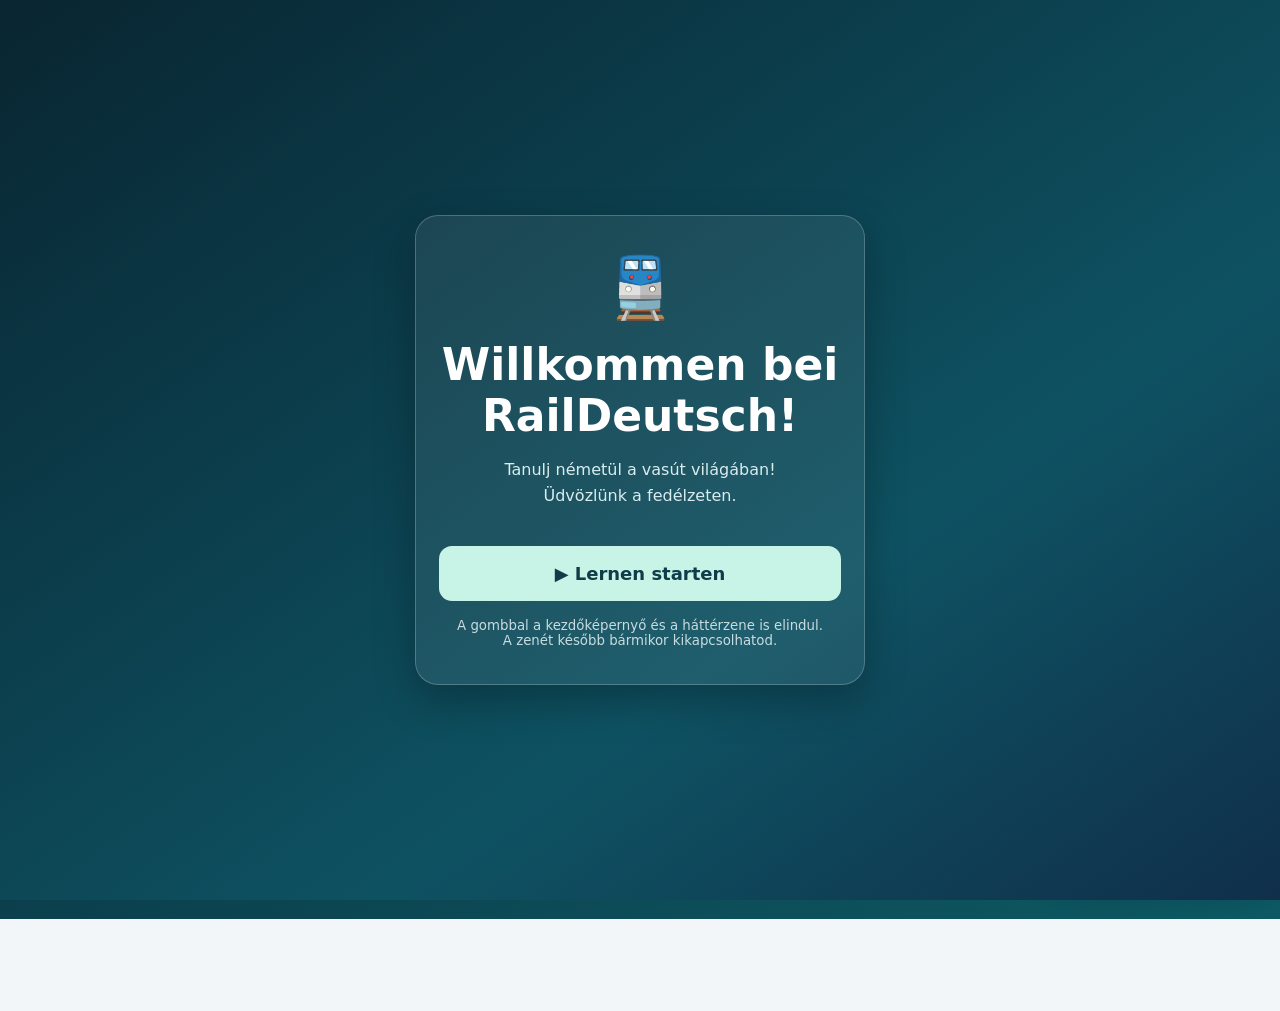
==== index.html @ 7ec963ae "Update index.html" ====
<!doctype html><html lang="hu"><link rel="stylesheet" href="raildeutsch-v10.css?v=100"><head><meta charset="utf-8"><meta name="viewport" content="width=device-width,initial-scale=1,viewport-fit=cover"><meta name="theme-color" content="#0e2635"><meta name="apple-mobile-web-app-capable" content="yes"><meta name="apple-mobile-web-app-title" content="RailDeutsch"><meta name="description" content="Vasúti némettanulás 20 kérdéses leckékkel"><link rel="manifest" href="manifest.webmanifest"><link rel="apple-touch-icon" href="icon-192.png"><link rel="icon" href="icon-192.png"><link rel="stylesheet" href="styles.css"><link rel="stylesheet" href="quiz-v07.css"><title>RailDeutsch v0.8</title></head><<script src="raildeutsch-v10.js?v=100" defer></script>body><div id="app"></div><script src="app.js" defer></script><script src="music-player.js" defer></script></body></html>
---- raildeutsch-v10.css ----
#rd10-launch{position:fixed;right:18px;bottom:20px;z-index:1500;background:#0d6777;color:white;border:2px solid #a9e7dc;border-radius:18px;padding:12px 18px;font:700 15px system-ui;box-shadow:0 8px 26px #071b2c70;cursor:pointer}#rd10-panel{position:fixed;inset:0;z-index:2000;background:#09212eea;overflow:auto;color:#172c36;font:16px/1.5 system-ui,sans-serif;padding:18px}#rd10-panel *{box-sizing:border-box}#rd10-panel .rd10-wrap{max-width:820px;margin:0 auto;background:#f7fcff;border-radius:22px;padding:22px;min-height:80vh}#rd10-panel h1,#rd10-panel h2{line-height:1.2;color:#123949}#rd10-panel .rd10-top{display:flex;justify-content:space-between;align-items:center;gap:12px}#rd10-panel button{cursor:pointer;border:1px solid #cadce2;border-radius:12px;background:white;color:#133d4a;padding:12px;font:inherit}#rd10-panel button:focus-visible,#rd10-launch:focus-visible{outline:3px solid orange;outline-offset:2px}#rd10-panel .rd10-primary{background:#0f7180;color:white;border-color:#0f7180;font-weight:700}#rd10-panel .rd10-modes{display:grid;grid-template-columns:repeat(auto-fit,minmax(210px,1fr));gap:12px;margin:20px 0}#rd10-panel .rd10-modes button{text-align:left;min-height:112px;font-weight:700}#rd10-panel .rd10-muted{color:#476671;font-size:14px}#rd10-panel .rd10-options{display:grid;gap:10px;margin:18px 0}#rd10-panel .rd10-options button{text-align:left}#rd10-panel .rd10-options button:disabled{opacity:1}#rd10-panel .rd10-right{border-color:#138452!important;background:#e1f8e9!important}#rd10-panel .rd10-wrong{border-color:#b03040!important;background:#ffe8eb!important}#rd10-panel .rd10-feedback{border-radius:12px;background:#e7f0f4;padding:12px;margin:10px 0}#rd10-panel .rd10-input{width:100%;font:inherit;padding:14px;border:1px solid #b3cdd4;border-radius:12px}#rd10-panel .rd10-toolbar{display:flex;flex-wrap:wrap;gap:8px;margin:15px 0}#rd10-panel .rd10-counter{font-variant-numeric:tabular-nums;color:#476671}#rd10-panel .rd10-warning{background:#fff7de;border-radius:10px;padding:10px;font-size:14px}
---- styles.css ----
*{box-sizing:border-box}body{margin:0;background:#f2f6f8;color:#163041;font:16px system-ui,-apple-system,"Segoe UI",sans-serif}button,select{font:inherit}button{cursor:pointer}button:focus-visible,select:focus-visible{outline:3px solid #eead4b;outline-offset:2px}.wrap{max-width:680px;min-height:100vh;margin:auto;background:#fff;padding-bottom:48px}.head{background:#0e2635;color:#fff;padding:26px 20px 28px}.brand{display:flex;gap:12px;align-items:center;font-size:25px;font-weight:800}.logo{background:#14a6a0;border-radius:14px;padding:8px;font-size:26px}.sub{color:#b3cbd3;font-size:13px;margin-top:8px}.main{padding:20px}.kicker{font-size:12px;letter-spacing:1px;text-transform:uppercase;color:#557080;font-weight:700}.h{font-size:25px;font-weight:800;margin:7px 0 8px}.muted{color:#607784}.panel{background:#f3f8fa;border:1px solid #dbe7eb;border-radius:18px;padding:16px;margin:15px 0}.row{display:flex;align-items:center;gap:9px;justify-content:space-between}.seg{display:flex;gap:8px;margin-top:10px}.seg button{flex:1;padding:13px;border:1px solid #c6d8dd;background:#fff;border-radius:12px;font-weight:700}.seg button.on{background:#0e5965;border-color:#0e5965;color:white}.langs{display:grid;grid-template-columns:1fr 1fr;gap:12px}.langs label{font-size:13px;font-weight:600}.langs select{display:block;margin-top:6px;width:100%;padding:11px;border:1px solid #c4d7dd;background:white;border-radius:10px}.cards{display:grid;gap:10px}.lesson{border:1px solid #d9e5e9;background:white;border-radius:15px;padding:14px;text-align:left;display:flex;gap:12px;align-items:center;width:100%;color:#163041}.lesson:active{background:#edf7f7}.emoji{background:#eaf5f6;border-radius:12px;padding:13px;font-size:23px}.title{font-weight:750}.mini{font-size:12px;color:#66808e;margin-top:4px}.pill{font-size:11px;background:#e0f6ed;color:#157957;border-radius:50px;padding:5px 7px;font-weight:750}.pill.out{background:#edf0f2;color:#74828d}.right{margin-left:auto}.back{border:none;background:none;padding:8px 0;color:#0d6772;font-weight:700}.progress{height:8px;border-radius:30px;background:#e5eeef;overflow:hidden;margin:16px 0}.progress>div{height:100%;background:#12a59b}.question{font-size:22px;font-weight:800;line-height:1.35;margin:14px 0 20px}.option{width:100%;text-align:left;border:1px solid #ccdce2;border-radius:13px;padding:16px;margin-bottom:10px;background:white;color:#213d4e}.option.good{border:2px solid #20a779;background:#e4f8ef}.option.bad{border:2px solid #d85858;background:#fff1f1}.feedback{padding:15px;background:#f0f7f5;border-radius:12px;margin:15px 0}.primary{border:0;background:#0d6672;color:white;border-radius:13px;padding:15px 18px;font-weight:800;width:100%;margin-top:12px}.primary:disabled{opacity:.45}.notice{font-size:12px;color:#6c7f8a;line-height:1.5;margin-top:16px}.stat{font-weight:750;color:#0c6e68}.badge{background:#ddf5ef;color:#096c59;padding:6px 10px;border-radius:50px;font-size:13px}.footer{margin-top:18px;font-size:12px;color:#748791}.complete{text-align:center;padding:30px 8px}.complete .big{font-size:54px}.install{background:#e7f5fb;border-radius:12px;padding:13px;margin-top:18px;font-size:14px}
---- quiz-v07.css ----
.rd-welcome{min-height:100dvh;display:flex;align-items:center;justify-content:center;padding:28px;background:linear-gradient(145deg,#092637,#0d5963);color:#fff;text-align:center}.rd-welcome-inner{max-width:500px}.rd-welcome h1{font-size:clamp(30px,7vw,48px);line-height:1.15}.rd-welcome p{color:#d5eeee}.rd-welcome .primary{background:#b9f3e5;color:#093c48;cursor:pointer}.rd-welcome .mini{color:#b9d8da;margin-top:20px}.rd-modes{display:grid;grid-template-columns:repeat(3,minmax(0,1fr));gap:7px;margin-top:12px}.rd-modes button{padding:12px 5px;border-radius:12px;background:#fff;border:1px solid #bfd2d6;font-size:13px;font-weight:700;color:#163041}.rd-modes button.selected{border:2px solid #0c7780;background:#d9f7ed}.rd-modes small{font-size:10px;font-weight:400}.rd-timer{font-weight:800;color:#0a5d63}.rd-music{background:#eaf6f5;border-radius:16px;padding:15px;margin-top:15px}@media(max-width:420px){.rd-modes{gap:4px}.rd-modes button{font-size:12px;padding:9px 2px}}
.rd-illustration{margin:16px auto;padding:16px;max-width:310px;min-height:132px;background:linear-gradient(145deg,#e6f3f5,#f8fafc);border:2px solid #ccdee5;border-radius:20px;display:flex;justify-content:center;align-items:center}.rd-illustration span{font-size:80px;line-height:1.2}.option{overflow-wrap:anywhere}
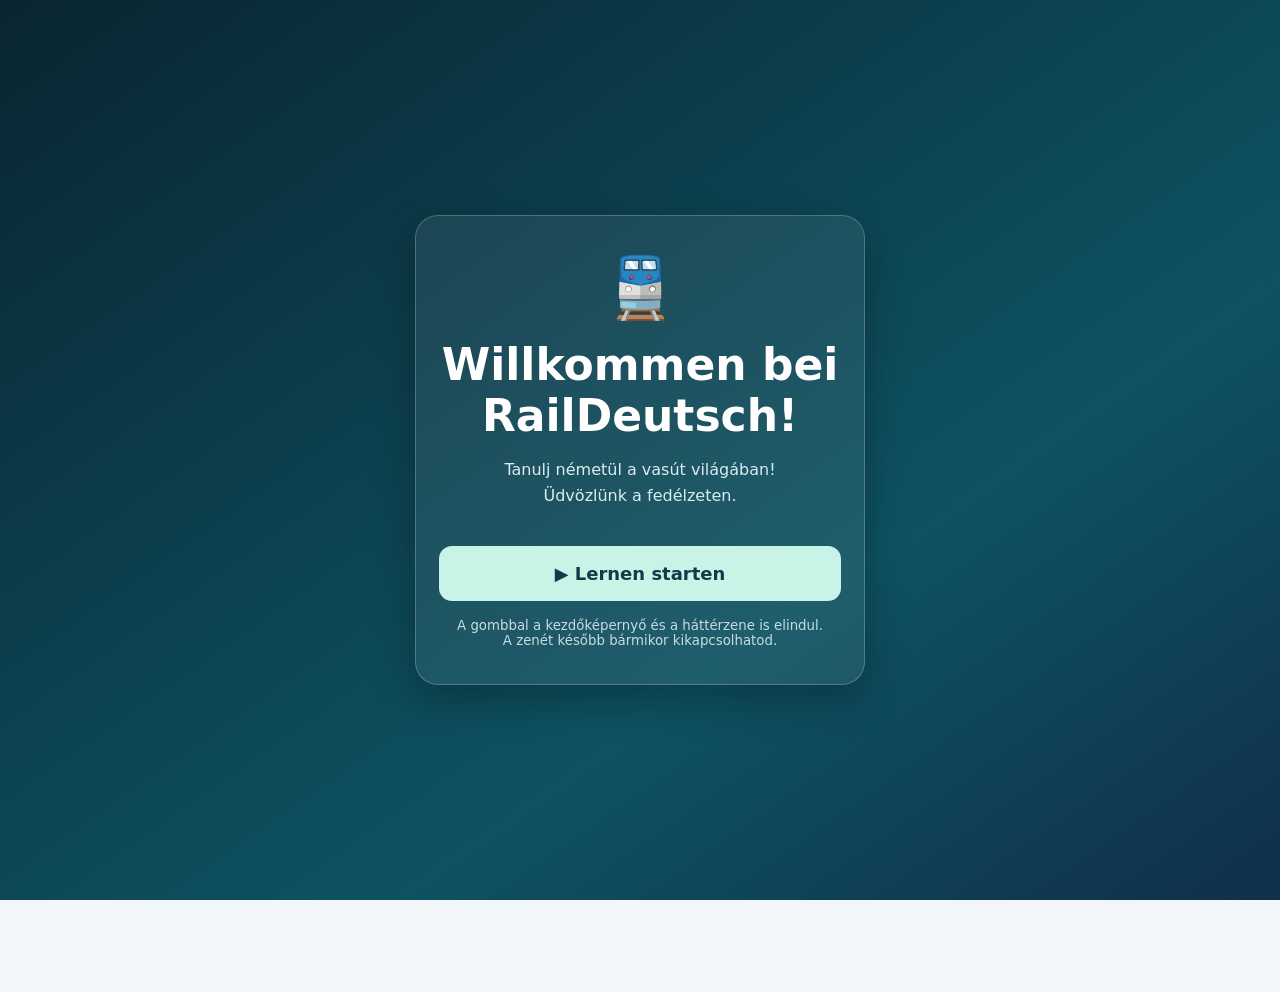
==== commit 7bd66eef: "Update index.html" ====
--- a/index.html
+++ b/index.html
@@ -1 +1,82 @@
-<!doctype html><html lang="hu"><link rel="stylesheet" href="raildeutsch-v10.css?v=100"><head><meta charset="utf-8"><meta name="viewport" content="width=device-width,initial-scale=1,viewport-fit=cover"><meta name="theme-color" content="#0e2635"><meta name="apple-mobile-web-app-capable" content="yes"><meta name="apple-mobile-web-app-title" content="RailDeutsch"><meta name="description" content="Vasúti némettanulás 20 kérdéses leckékkel"><link rel="manifest" href="manifest.webmanifest"><link rel="apple-touch-icon" href="icon-192.png"><link rel="icon" href="icon-192.png"><link rel="stylesheet" href="styles.css"><link rel="stylesheet" href="quiz-v07.css"><title>RailDeutsch v0.8</title></head><<script src="raildeutsch-v10.js?v=100" defer></script>body><div id="app"></div><script src="app.js" defer></script><script src="music-player.js" defer></script></body></html>
+<!DOCTYPE html>
+<html lang="hu">
+
+<head>
+  <meta charset="UTF-8">
+
+  <meta
+    name="viewport"
+    content="width=device-width, initial-scale=1, viewport-fit=cover"
+  >
+
+  <meta name="theme-color" content="#0e2635">
+  <meta name="apple-mobile-web-app-capable" content="yes">
+  <meta name="apple-mobile-web-app-title" content="RailDeutsch">
+
+  <meta
+    name="description"
+    content="RailDeutsch - Vasúti némettanuló alkalmazás"
+  >
+
+  <!-- PWA beállítások -->
+  <link rel="manifest" href="manifest.webmanifest">
+  <link rel="apple-touch-icon" href="icon-192.png">
+  <link rel="icon" href="icon-192.png">
+
+  <!-- Alap stílusok -->
+  <link rel="stylesheet" href="styles.css">
+  <link rel="stylesheet" href="quiz-v07.css">
+
+  <!-- Bahnwissen v0.9 -->
+  <link
+    rel="stylesheet"
+    href="bahnwissen-v09.css?v=09"
+  >
+
+  <!-- Hörtraining v1.0 -->
+  <link
+    rel="stylesheet"
+    href="raildeutsch-v10.css?v=100"
+  >
+
+  <!-- Új menüelrendezés -->
+  <link
+    rel="stylesheet"
+    href="raildeutsch-layout-fix.css?v=101"
+  >
+
+  <title>RailDeutsch v1.0</title>
+
+</head>
+
+<body>
+
+  <!-- Az alkalmazás -->
+  <div id="app"></div>
+
+  <!-- Alapalkalmazás és leckék -->
+  <script src="app.js" defer></script>
+
+  <!-- Háttérzene -->
+  <script src="music-player.js" defer></script>
+
+  <!-- Bahnwissen -->
+  <script
+    src="bahnwissen-v09.js?v=09"
+    defer>
+  </script>
+
+  <!-- Hörtraining -->
+  <script
+    src="raildeutsch-v10.js?v=100"
+    defer>
+  </script>
+
+  <!-- Menürendezés és német hang javítása -->
+  <script
+    src="raildeutsch-layout-fix.js?v=101"
+    defer>
+  </script>
+
+</body>
+</html>
--- a/bahnwissen-v09.css
+++ b/bahnwissen-v09.css
@@ -0,0 +1 @@
+#bw09-launch{position:fixed;bottom:20px;right:18px;z-index:900;border:0;border-radius:50px;padding:13px 19px;background:#146d78;color:white;font:700 15px system-ui,sans-serif;box-shadow:0 5px 20px #0019;cursor:pointer}#bw09-launch[hidden]{display:none}#bw09-root{font:15px/1.55 system-ui,Arial,sans-serif;color:#14313b}#bw09-root *{box-sizing:border-box}#bw09-root:not(.bw09-open){display:none}.bw09-no-scroll{overflow:hidden}.bw09-shade{position:fixed;inset:0;background:#061c25b9;z-index:1000}.bw09-panel{position:fixed;inset:3vh 3vw;max-width:1100px;margin:auto;background:#f8fcfd;border-radius:18px;z-index:1001;overflow:auto;box-shadow:0 20px 80px #0019}.bw09-head{background:#103644;color:#fff;display:flex;align-items:center;justify-content:space-between;padding:16px 24px}.bw09-head h2{margin:0;font-size:25px}.bw09-head p{margin:3px 0;color:#d0e5e7}.bw09-head small{color:#8ed8ce}.bw09-close{border:0;border-radius:8px;background:#ffffff29;color:#fff;padding:8px 12px;cursor:pointer}.bw09-body{padding:20px}.bw09-tabs{display:flex;gap:10px;margin-bottom:20px;flex-wrap:wrap}.bw09-tabs button{border:1px solid #c4d5d9;border-radius:9px;padding:10px 16px;cursor:pointer;background:white;color:#153947;font-weight:700}.bw09-tabs button[aria-pressed=true]{background:#136d77;border-color:#136d77;color:white}.bw09-split{display:grid;grid-template-columns:250px minmax(0,1fr);gap:20px}.bw09-nav{display:flex;flex-direction:column;gap:7px}.bw09-nav button{text-align:left;padding:12px;border:1px solid #d1e1e4;border-radius:9px;background:white;color:#153744;cursor:pointer;font-weight:700}.bw09-nav small{display:block;color:#657983;font-weight:400}.bw09-nav button[aria-current=true]{background:#d8f0ed;border-color:#59aa9e}.bw09-article{background:white;border:1px solid #d8e6e9;border-radius:13px;padding:23px;min-width:0}.bw09-article h3{font-size:23px;margin:5px 0 0}.bw09-article h4{font-size:16px;margin:18px 0 7px}.bw09-hu-sub{color:#677d86}.bw09-kicker{font-size:12px;letter-spacing:.04em;text-transform:uppercase;font-weight:800;color:#176975}.bw09-article p{margin:7px 0}.bw09-words{border:1px solid #d8e6e9;border-radius:8px;overflow:hidden}.bw09-words div{display:flex;gap:8px;justify-content:space-between;padding:9px 12px;border-bottom:1px solid #e6eeee}.bw09-words div:last-child{border-bottom:0}.bw09-words span{color:#526f79;text-align:right}.bw09-quiz{margin-top:24px;background:#edf7f7;border-radius:11px;padding:16px}.bw09-option{display:block;width:100%;text-align:left;margin:7px 0;padding:11px 12px;border:1px solid #c3dbdf;border-radius:8px;color:#153947;background:#fff;cursor:pointer}.bw09-option.is-right{border-color:#179568;background:#def6e8}.bw09-option.is-wrong{border-color:#ce5e5e;background:#fce8e8}.bw09-feedback{font-weight:600}.bw09-next{border:0;border-radius:8px;padding:10px 14px;background:#166b77;color:white;cursor:pointer;margin-top:10px}.bw09-note{font-size:12px;color:#617983;margin-top:15px}@media(max-width:700px){.bw09-panel{inset:0;border-radius:0}.bw09-body{padding:12px}.bw09-split{grid-template-columns:1fr}.bw09-nav{flex-direction:row;overflow:auto}.bw09-nav button{min-width:170px}.bw09-article{padding:16px}.bw09-head{padding:12px}.bw09-words div{display:block}.bw09-words span{display:block;text-align:left}}
--- a/raildeutsch-layout-fix.css
+++ b/raildeutsch-layout-fix.css
@@ -0,0 +1,6 @@
+/* RailDeutsch: show learning modules on the ten-lesson home screen only */
+#rd-learning-tools { margin: 22px 0 20px; border: 1px solid rgba(103,156,167,.3); border-radius: 16px; padding: 18px; background: rgba(103,156,167,.09); display: flex; flex-wrap: wrap; gap: 12px; align-items: center; }
+#rd-learning-tools h2 { flex-basis: 100%; margin: 0; font-size: 1.2rem; }
+#rd-learning-tools p { flex-basis: 100%; margin: 0 0 4px; opacity: .76; font-size: .92rem; }
+#rd-learning-tools .rd-tools-launch { position: static !important; inset: auto !important; right: auto !important; left: auto !important; bottom: auto !important; transform: none !important; margin: 0 !important; z-index: auto !important; flex: 1 1 190px; min-height: 52px; justify-content: center; align-items: center; text-align: center; border-radius: 12px; font-size: 1rem; cursor: pointer; }
+body > .rd-tools-launch { display: none !important; }
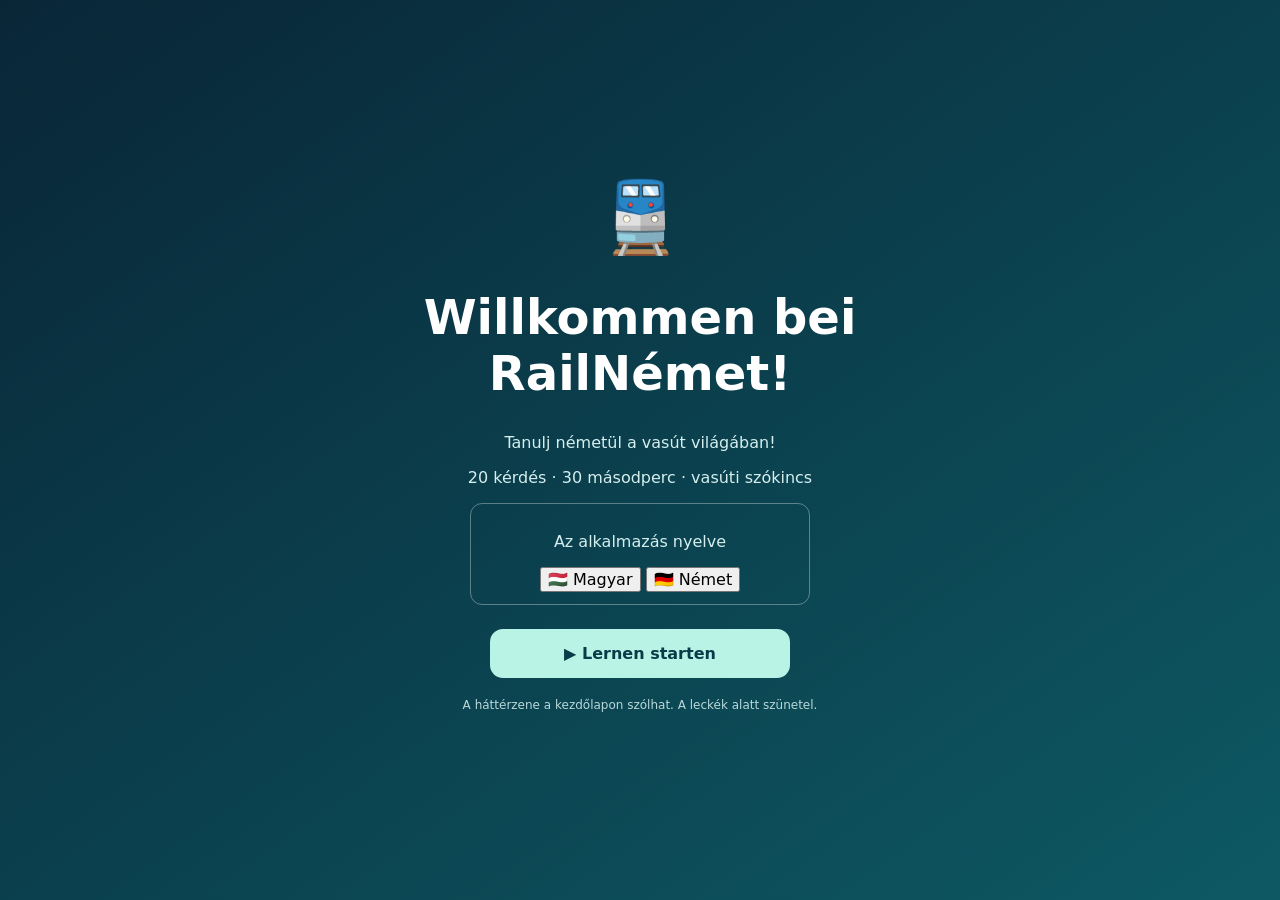
==== commit ee793e51: "raildeutsch v.1.1.1 update" ====
--- a/index.html
+++ b/index.html
@@ -1,82 +1,28 @@
 <!DOCTYPE html>
 <html lang="hu">
-
 <head>
-  <meta charset="UTF-8">
-
-  <meta
-    name="viewport"
-    content="width=device-width, initial-scale=1, viewport-fit=cover"
-  >
-
+  <meta charset="utf-8">
+  <meta name="viewport" content="width=device-width, initial-scale=1, viewport-fit=cover">
   <meta name="theme-color" content="#0e2635">
   <meta name="apple-mobile-web-app-capable" content="yes">
   <meta name="apple-mobile-web-app-title" content="RailDeutsch">
-
-  <meta
-    name="description"
-    content="RailDeutsch - Vasúti némettanuló alkalmazás"
-  >
-
-  <!-- PWA beállítások -->
+  <meta name="description" content="RailDeutsch – vasúti némettanulás">
   <link rel="manifest" href="manifest.webmanifest">
+  <link rel="icon" href="icon-192.png">
   <link rel="apple-touch-icon" href="icon-192.png">
-  <link rel="icon" href="icon-192.png">
-
-  <!-- Alap stílusok -->
   <link rel="stylesheet" href="styles.css">
   <link rel="stylesheet" href="quiz-v07.css">
-
-  <!-- Bahnwissen v0.9 -->
-  <link
-    rel="stylesheet"
-    href="bahnwissen-v09.css?v=09"
-  >
-
-  <!-- Hörtraining v1.0 -->
-  <link
-    rel="stylesheet"
-    href="raildeutsch-v10.css?v=100"
-  >
-
-  <!-- Új menüelrendezés -->
-  <link
-    rel="stylesheet"
-    href="raildeutsch-layout-fix.css?v=101"
-  >
-
-  <title>RailDeutsch v1.0</title>
-
+  <link rel="stylesheet" href="bahnwissen-v09.css?v=09">
+  <link rel="stylesheet" href="raildeutsch-v10.css?v=100">
+  <link rel="stylesheet" href="raildeutsch-v111-fix.css?v=1112">
+  <title>RailDeutsch v1.1</title>
 </head>
-
 <body>
-
-  <!-- Az alkalmazás -->
   <div id="app"></div>
-
-  <!-- Alapalkalmazás és leckék -->
   <script src="app.js" defer></script>
-
-  <!-- Háttérzene -->
-  <script src="music-player.js" defer></script>
-
-  <!-- Bahnwissen -->
-  <script
-    src="bahnwissen-v09.js?v=09"
-    defer>
-  </script>
-
-  <!-- Hörtraining -->
-  <script
-    src="raildeutsch-v10.js?v=100"
-    defer>
-  </script>
-
-  <!-- Menürendezés és német hang javítása -->
-  <script
-    src="raildeutsch-layout-fix.js?v=101"
-    defer>
-  </script>
-
+  <script src="music-player.js?v=1112" defer></script>
+  <script src="bahnwissen-v09.js?v=09" defer></script>
+  <script src="raildeutsch-v10.js?v=100" defer></script>
+  <script src="raildeutsch-v111-fix.js?v=1112" defer></script>
 </body>
 </html>
--- a/raildeutsch-v111-fix.css
+++ b/raildeutsch-v111-fix.css
@@ -0,0 +1,6 @@
+/* Integrated learning shortcuts remain inside the lesson menu. */
+#rd-learning-tools{background:#f1f9fa;color:#173d49;border:1px solid #c5dce1;border-radius:16px;padding:16px;margin:18px 0;}
+#rd-learning-tools h2{font-size:18px;margin:0 0 6px}#rd-learning-tools p{margin:0 0 12px}
+#rd-learning-tools .rd-tools-grid{display:flex;gap:10px;flex-wrap:wrap}
+#rd-learning-tools button{display:inline-flex!important;position:static!important;inset:auto!important;flex:1 1 160px;justify-content:center;align-items:center;border-radius:12px;padding:13px!important;min-width:140px;cursor:pointer}
+#bw09-launch[hidden],#rd10-launch[hidden]{display:none!important}
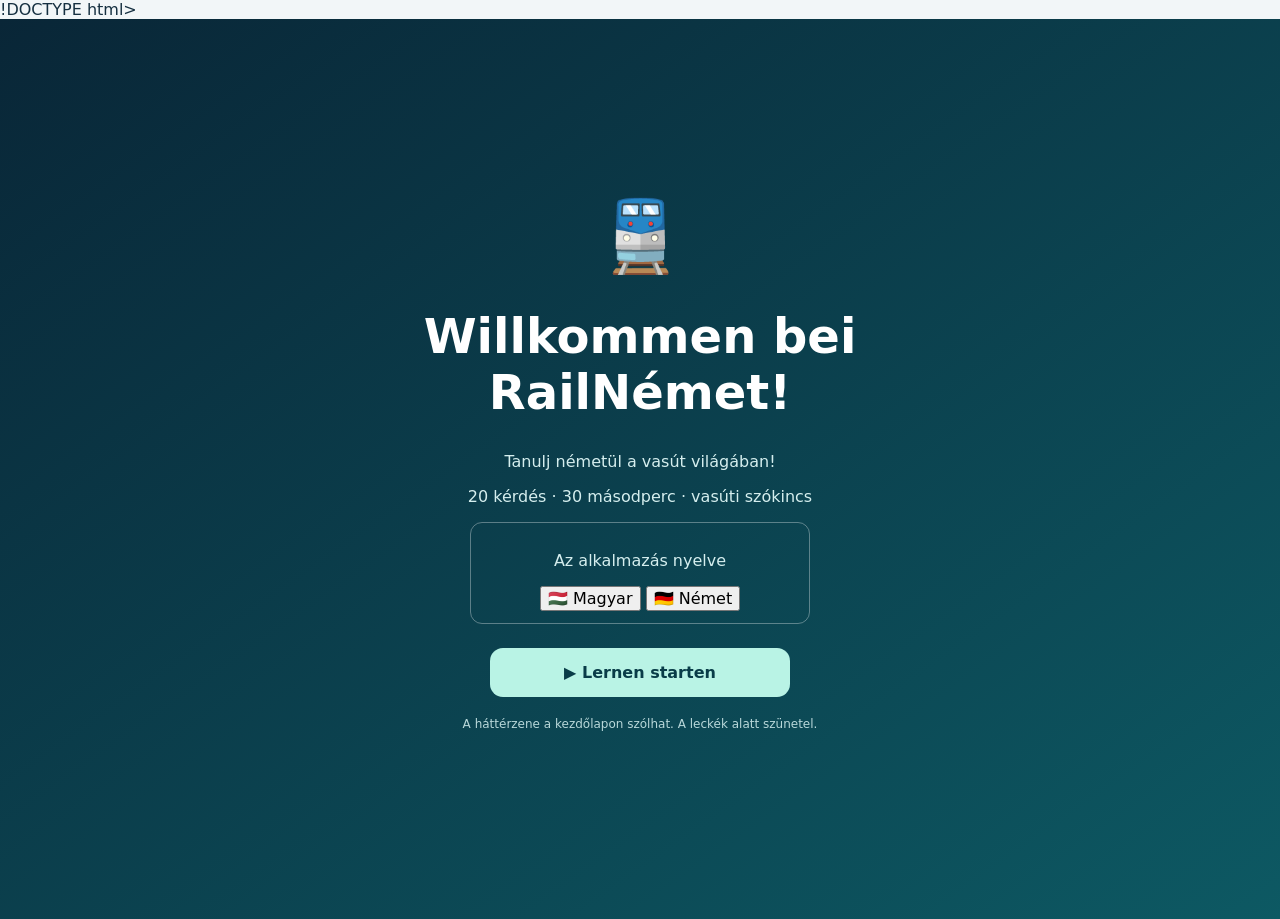
==== commit 894d3382: "Add layout fix script to index.html" ====
--- a/index.html
+++ b/index.html
@@ -1,4 +1,4 @@
-<!DOCTYPE html>
+!DOCTYPE html>
 <html lang="hu">
 <head>
   <meta charset="utf-8">
@@ -15,6 +15,7 @@
   <link rel="stylesheet" href="bahnwissen-v09.css?v=09">
   <link rel="stylesheet" href="raildeutsch-v10.css?v=100">
   <link rel="stylesheet" href="raildeutsch-v111-fix.css?v=1112">
+  <link rel="stylesheet" href="raildeutsch-tools-stable.css?v=112">
   <title>RailDeutsch v1.1</title>
 </head>
 <body>
@@ -24,5 +25,6 @@
   <script src="bahnwissen-v09.js?v=09" defer></script>
   <script src="raildeutsch-v10.js?v=100" defer></script>
   <script src="raildeutsch-v111-fix.js?v=1112" defer></script>
+  <script src="raildeutsch-layout-fix.js?v=112" defer></script>
 </body>
 </html>
--- a/raildeutsch-tools-stable.css
+++ b/raildeutsch-tools-stable.css
@@ -0,0 +1,6 @@
+#rd-learning-tools { box-sizing:border-box; padding:20px; margin:18px 0; border:1px solid #d4e5e9; border-radius:18px; background:#f2f8f9; }
+#rd-learning-tools h2 { margin:0 0 6px; font-size:1.15rem; }
+#rd-learning-tools p { margin:0 0 14px; color:#536d7d; }
+.rd-stable-buttons { display:grid; grid-template-columns:repeat(2,minmax(0,1fr)); gap:12px; }
+#rd-learning-tools .rd-stable-button { position:static!important; display:block!important; width:100%; min-height:48px; padding:12px; background:#086575; color:#fff; border:0; border-radius:12px; font:inherit; font-weight:700; cursor:pointer; }
+@media(max-width:480px){.rd-stable-buttons{grid-template-columns:1fr}}
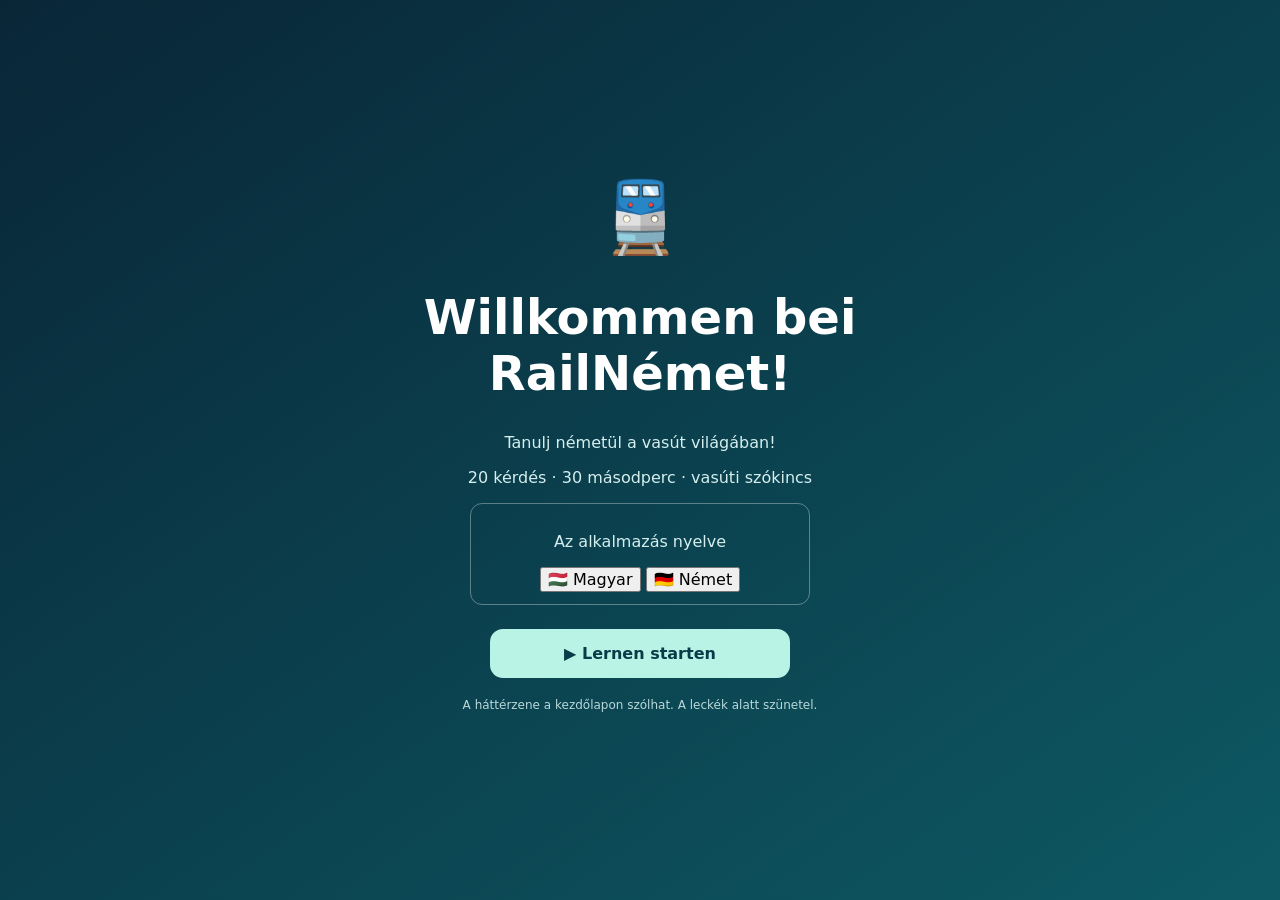
==== commit 36704881: "Load bilingual optional support module" ====
--- a/index.html
+++ b/index.html
@@ -1,4 +1,4 @@
-!DOCTYPE html>
+<!DOCTYPE html>
 <html lang="hu">
 <head>
   <meta charset="utf-8">
@@ -26,5 +26,6 @@
   <script src="raildeutsch-v10.js?v=100" defer></script>
   <script src="raildeutsch-v111-fix.js?v=1112" defer></script>
   <script src="raildeutsch-layout-fix.js?v=112" defer></script>
+  <script src="raildeutsch-support.js?v=113" defer></script>
 </body>
 </html>
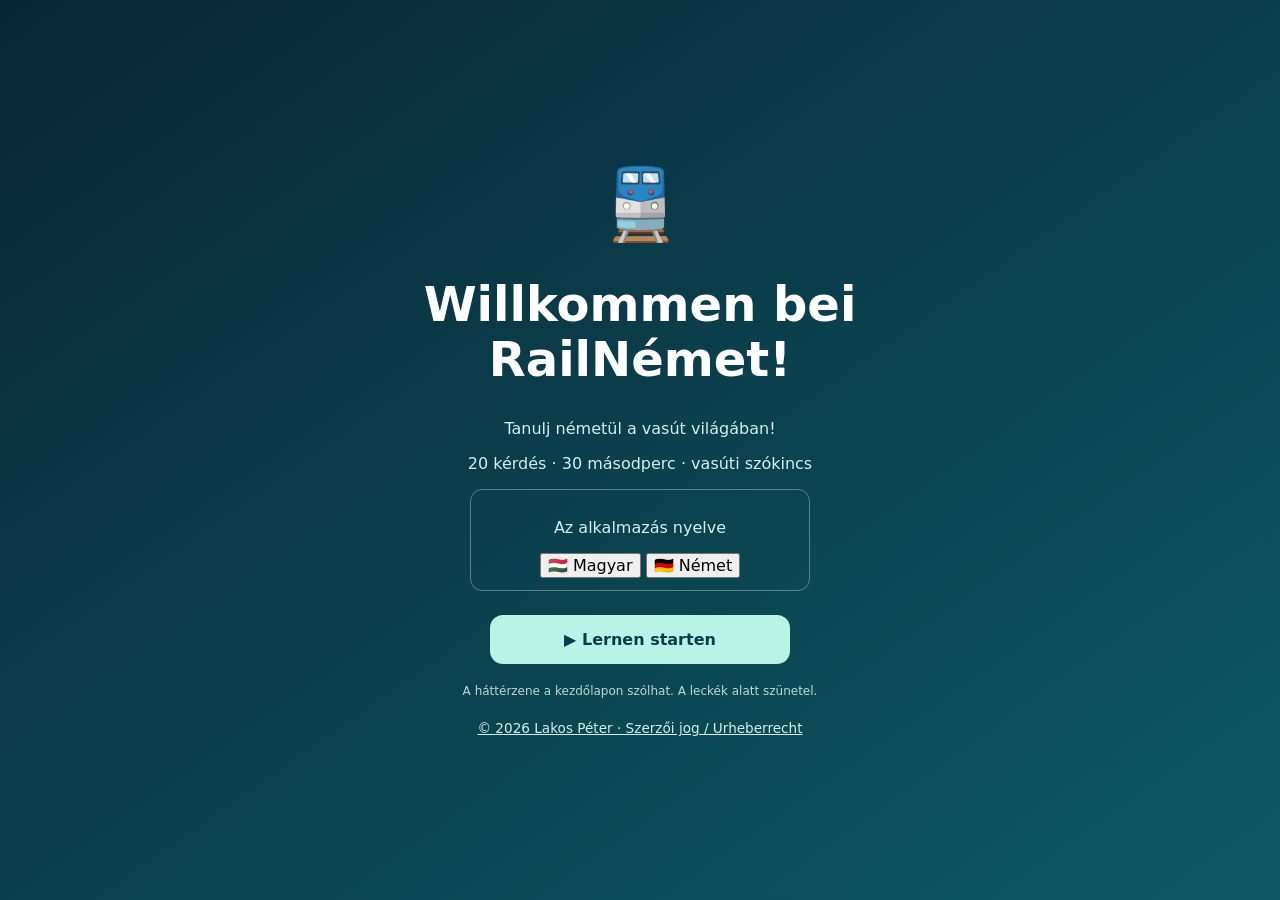
==== commit 5171fcf2: "Show copyright link in public RailDeutsch without feature changes" ====
--- a/index.html
+++ b/index.html
@@ -27,5 +27,6 @@
   <script src="raildeutsch-v111-fix.js?v=1112" defer></script>
   <script src="raildeutsch-layout-fix.js?v=112" defer></script>
   <script src="raildeutsch-support.js?v=113" defer></script>
+  <script src="copyright-link.js?v=1" defer></script>
 </body>
 </html>
